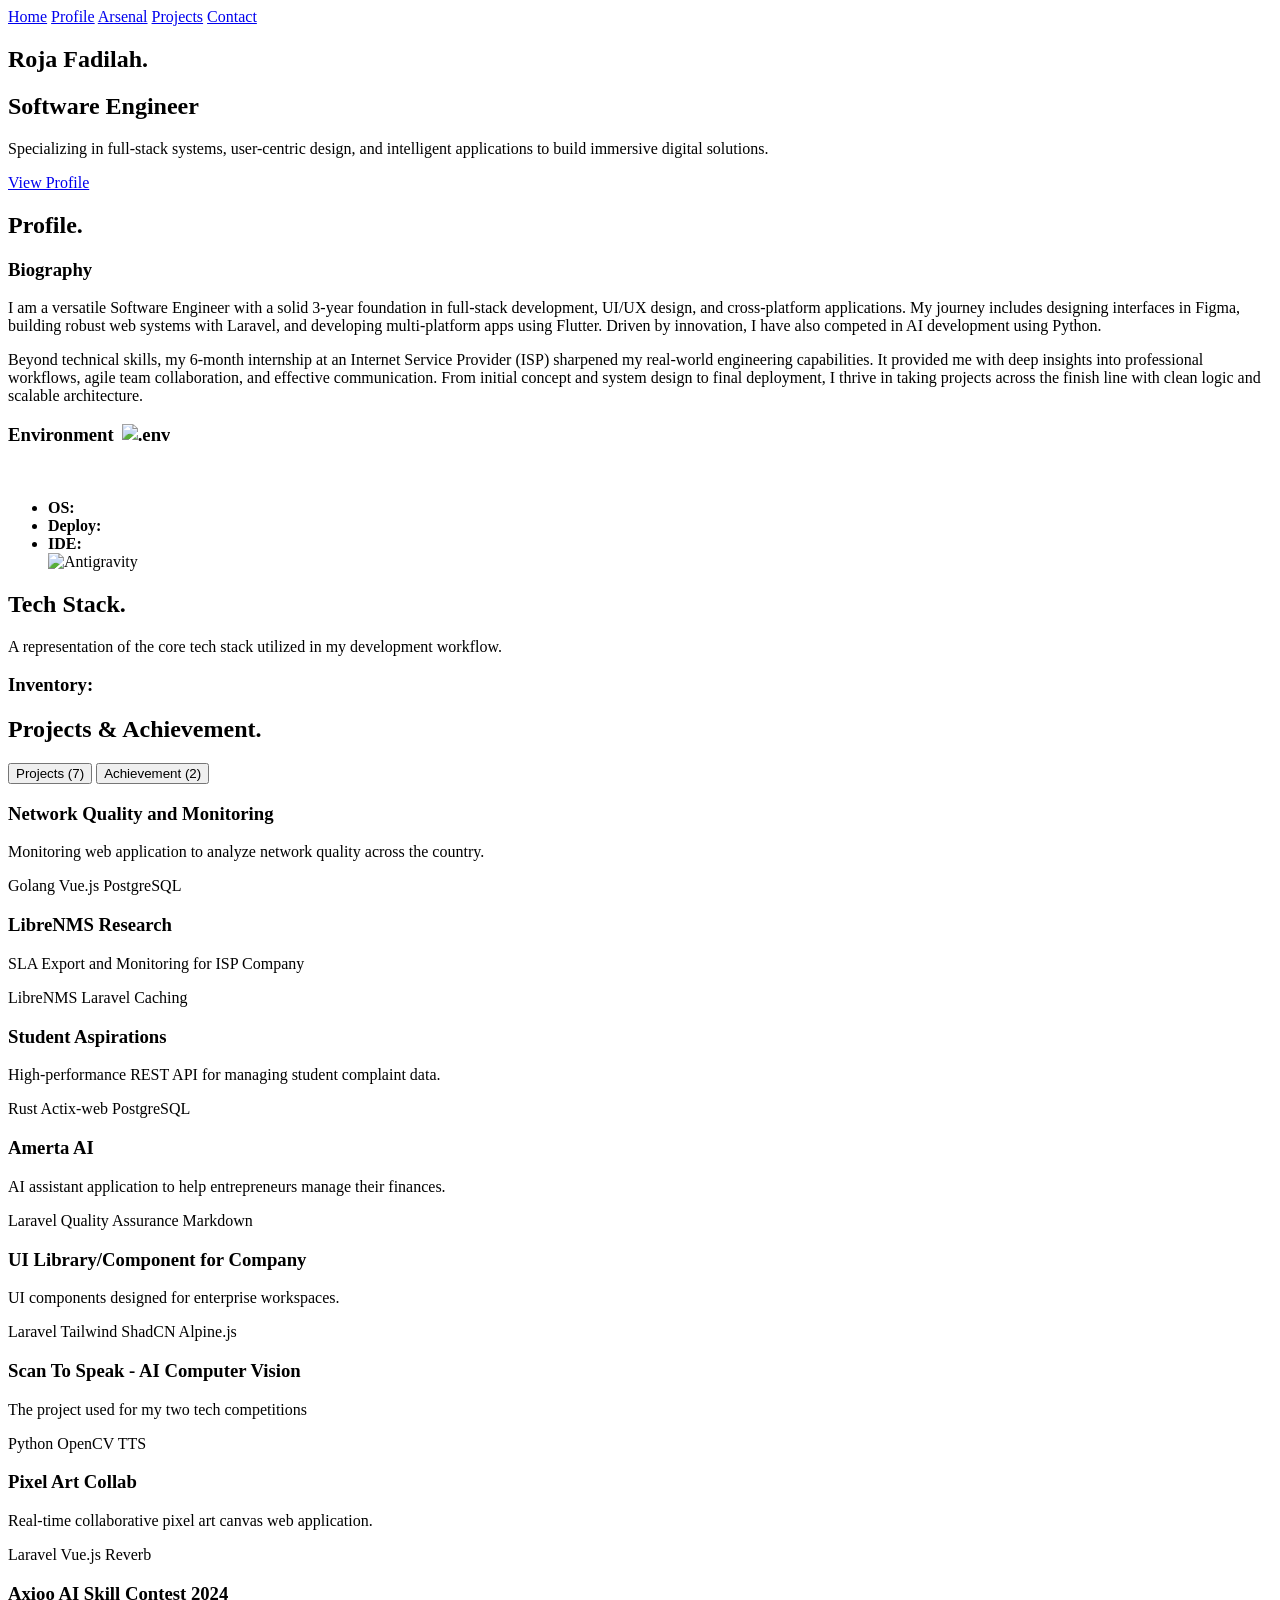
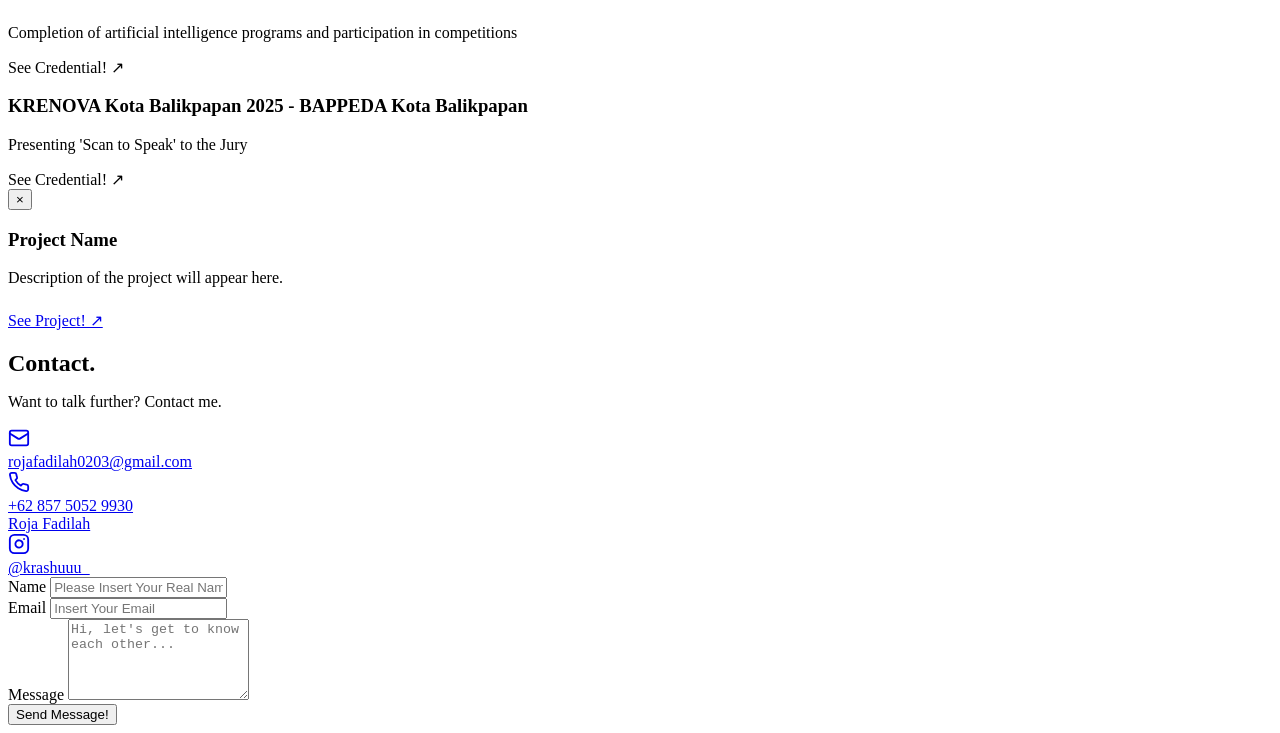
==== index.html @ dc23428b "feat: add main html file" ====
<!doctype html>
<html lang="id">
  <head>
    <meta charset="UTF-8" />
    <meta name="viewport" content="width=device-width, initial-scale=1.0" />
    <title>Roja Fadilah</title>

    <link rel="preconnect" href="https://fonts.googleapis.com" />
    <link rel="preconnect" href="https://fonts.gstatic.com" crossorigin />
    <link
      href="https://fonts.googleapis.com/css2?family=Inter:wght@400;500;600;800;900&display=swap"
      rel="stylesheet"
    />

    <link
      rel="stylesheet"
      href="https://cdn.jsdelivr.net/gh/devicons/devicon@latest/devicon.min.css"
    />

    <link rel="stylesheet" href="css/main.css" />
    <link rel="stylesheet" href="components/templates/spa-layout.css" />
    <link rel="stylesheet" href="css/animations.css" />
  </head>
  <body>
    <header id="top-navbar">
      <nav class="nav-links">
        <a href="#landing" class="nav-link active">Home</a>
        <a href="#profil" class="nav-link">Profile</a>
        <a href="#tech" class="nav-link">Arsenal</a>
        <a href="#experience" class="nav-link">Projects</a>
        <a href="#contact" class="nav-link">Contact</a>
      </nav>
    </header>

    <main id="app-container">
      <section id="landing" class="panel fade-section">
        <div class="content-wrapper text-center">
          <h1 class="hero-title">Roja Fadilah.</h1>
          <h2 class="hero-subtitle">Software Engineer</h2>
          <p class="hero-desc">
            Specializing in full-stack systems, user-centric design, and
            intelligent applications to build immersive digital solutions.
          </p>
          <a href="#profil" class="shadcn-btn">View Profile</a>
        </div>
      </section>

      <section id="profil" class="panel fade-section">
        <div class="content-wrapper">
          <h2 class="section-title">Profile.</h2>
          <div class="bento-grid">
            <div class="bento-card bio-card">
              <h3>Biography</h3>
              <p>
                I am a versatile Software Engineer with a solid 3-year
                foundation in full-stack development, UI/UX design, and
                cross-platform applications. My journey includes designing
                interfaces in Figma, building robust web systems with Laravel,
                and developing multi-platform apps using Flutter. Driven by
                innovation, I have also competed in AI development using Python.
              </p>
              <p>
                Beyond technical skills, my 6-month internship at an Internet
                Service Provider (ISP) sharpened my real-world engineering
                capabilities. It provided me with deep insights into
                professional workflows, agile team collaboration, and effective
                communication. From initial concept and system design to final
                deployment, I thrive in taking projects across the finish line
                with clean logic and scalable architecture.
              </p>
            </div>

            <div class="bento-card stats-card">
              <h3 style="display: flex; align-items: center; gap: 0.5rem">
                Environment
                <img
                  src="https://camo.githubusercontent.com/b729c68bcba968a787f5de0c74152ba7b72088115e482e5c016eb46c4ea7ee38/[base64]"
                  alt=".env"
                  class="custom-env-icon-title"
                />
              </h3>
              <br />
              <ul class="minimal-list-items inline-icons">
                <li>
                  <strong>OS:</strong>
                  <div class="icon-group">
                    <div class="tooltip-container" data-tooltip="Fedora Linux">
                      <i class="devicon-fedora-plain"></i>
                    </div>
                    <div class="tooltip-container" data-tooltip="Windows 11">
                      <i class="devicon-windows8-original"></i>
                    </div>
                  </div>
                </li>
                <li>
                  <strong>Deploy:</strong>
                  <div class="icon-group">
                    <div class="tooltip-container" data-tooltip="GitHub Pages">
                      <i class="devicon-github-original"></i>
                    </div>
                  </div>
                </li>
                <li>
                  <strong>IDE:</strong>
                  <div class="icon-group">
                    <div class="tooltip-container" data-tooltip="VS Code">
                      <i class="devicon-vscode-plain"></i>
                    </div>
                    <div class="tooltip-container" data-tooltip="Antigravity">
                      <img
                        src="https://antigravity.google/assets/image/brand/antigravity-icon__full-color.png"
                        alt="Antigravity"
                        class="custom-tool-icon"
                      />
                    </div>
                  </div>
                </li>
              </ul>
            </div>
          </div>
        </div>
      </section>

      <section id="tech" class="panel fade-section">
        <div class="content-wrapper game-container">
          <h2 class="section-title">Tech Stack.</h2>
          <p class="section-desc">
            A representation of the core tech stack utilized in my development
            workflow.
          </p>

          <div id="shooter-area" class="minimal-border"></div>

          <div id="tech-inventory">
            <h3>Inventory:</h3>
            <ul id="inventory-list" class="minimal-list"></ul>
          </div>
        </div>
      </section>

      <section id="experience" class="panel fade-section">
        <div class="content-wrapper">
          <h2 class="section-title">Projects & Achievement.</h2>

          <div class="shadcn-tabs-container">
            <button class="tab-btn active" data-tab="projects">
              Projects (7)
            </button>
            <button class="tab-btn" data-tab="certs">Achievement (2)</button>
          </div>

          <div id="content-projects" class="tab-content active">
            <div class="marquee-container">
              <div class="marquee-track">
                <!-- 1 -->
                <div
                  class="shadcn-card interactive-card"
                  data-title="Network Quality and Monitoring (NQAM)"
                  data-img="assets/images/nqam.png"
                  data-desc="REST API dengan performa tinggi untuk sistem manajemen aspirasi dan pengaduan siswa, menjamin keamanan data dan kecepatan respon tinggi."
                  data-tech="Go(Go-lang),Vue.js,PostgreSQL"
                  data-link="https://github.com/username/student-api"
                >
                  <h3>Network Quality and Monitoring</h3>
                  <p>
                    Monitoring web application to analyze network quality across
                    the country.
                  </p>
                  <div class="card-footer">
                    <span class="badge">Golang</span>
                    <span class="badge">Vue.js</span>
                    <span class="badge">PostgreSQL</span>
                  </div>
                </div>
                <!-- 2 -->
                <div
                  class="shadcn-card interactive-card"
                  data-title="LibreNMS Research"
                  data-img="assets/images/libre-nms.png"
                  data-desc="A complex enterprise SLA program built using Laravel and the LibreNMS API, designed to enhance helpdesk team efficiency in compiling client-based data, generating reports, and delivering requested outputs. Some features include an NMS (Network Monitoring System) displaying LibreNMS API graph data, device CRUD system, single and batch file exports, and role-based access control."
                  data-tech="LibreNMS,Laravel,Caching"
                  data-link="https://github.com/farrel-codenoob29/librenms_automation_system"
                >
                  <h3>LibreNMS Research</h3>
                  <p>SLA Export and Monitoring for ISP Company</p>
                  <div class="card-footer">
                    <span class="badge">LibreNMS</span>
                    <span class="badge">Laravel</span>
                    <span class="badge">Caching</span>
                  </div>
                </div>
                <!-- 3 -->
                <div
                  class="shadcn-card interactive-card"
                  data-title="Student Aspirations API"
                  data-img="assets/images/student-aspiration.png"
                  data-desc="High-performance REST API for student aspiration and complaint management system, ensuring data security and high response speed."
                  data-tech="Rust,Actix-web,PostgreSQL"
                  data-link="https://github.com/Vyodour/projek_web_ukk"
                >
                  <h3>Student Aspirations</h3>
                  <p>
                    High-performance REST API for managing student complaint
                    data.
                  </p>
                  <div class="card-footer">
                    <span class="badge">Rust</span>
                    <span class="badge">Actix-web</span>
                    <span class="badge">PostgreSQL</span>
                  </div>
                </div>
                <!-- 4 -->
                <div
                  class="shadcn-card interactive-card"
                  data-title="Amerta AI - Financial Management Assistant"
                  data-img="assets/images/amerta-ai.png"
                  data-desc="This is a hackathon competition organized by the Imphnen community. My role was to design the program, document it, and check its quality. The background was a financial problem for entrepreneurs to improve business efficiency, both in terms of calculations and time utilization. The project was worked on by 5(five) members, each with their own role."
                  data-tech="Laravel,Quality Assurance,Markdown"
                  data-link="https://github.com/ThurZ34/Amerta-AI"
                >
                  <h3>Amerta AI</h3>
                  <p>
                    AI assistant application to help entrepreneurs manage their
                    finances.
                  </p>
                  <div class="card-footer">
                    <span class="badge">Laravel</span>
                    <span class="badge">Quality Assurance</span>
                    <span class="badge">Markdown</span>
                  </div>
                </div>
                <!-- 5 -->
                <div
                  class="shadcn-card interactive-card"
                  data-title="UI Library/Component for Company"
                  data-img="assets/images/ui-component.png"
                  data-desc="A collection of flexible, reusable workspace components designed for companies, featuring authentic designs that align with their specific themes or distinctive characteristics."
                  data-tech="Laravel,Tailwind,ShadCN,Alpine.js"
                  data-link="https://github.com/Vyodour/ui_component"
                >
                  <h3>UI Library/Component for Company</h3>
                  <p>UI components designed for enterprise workspaces.</p>
                  <div class="card-footer">
                    <span class="badge">Laravel</span>
                    <span class="badge">Tailwind</span>
                    <span class="badge">ShadCN</span>
                    <span class="badge">Alpine.js</span>
                  </div>
                </div>
                <!-- 6 -->
                <div
                  class="shadcn-card interactive-card"
                  data-title="Scan To Speak - AI Computer Vision"
                  data-img="assets/images/scan-to-speak.png"
                  data-desc="A project about computer vision AI in python tech with some library like OpenCV and TTS (text to speech) in Indonesian and English languages. This project was made in a short time, about three to four days and getting to used for two competitions which is Axioo AI skills and krenova (creation and innovation) in balikpapan city"
                  data-tech="Python,OpenCV,TTS"
                  data-link="https://youtu.be/2-MzkIUHjKk?si=gKCAtEcVCGtcwYjZ"
                >
                  <h3>Scan To Speak - AI Computer Vision</h3>
                  <p>The project used for my two tech competitions</p>
                  <div class="card-footer">
                    <span class="badge">Python</span>
                    <span class="badge">OpenCV</span>
                    <span class="badge">TTS</span>
                  </div>
                </div>
                <!-- 7 -->
                <div
                  class="shadcn-card interactive-card"
                  data-title="Pixel Art Collab"
                  data-img="assets/images/pixel-colab.png"
                  data-desc="A real-time collaborative pixel art canvas web application that allows multiple users to draw on the same canvas simultaneously using Laravel Reverb which is the WebSocket technology in Laravel."
                  data-tech="Laravel,Vue.js,Reverb"
                  data-link="https://github.com/Vyodour/pixel-collaborative-web"
                >
                  <h3>Pixel Art Collab</h3>
                  <p>
                    Real-time collaborative pixel art canvas web application.
                  </p>
                  <div class="card-footer">
                    <span class="badge">Laravel</span>
                    <span class="badge">Vue.js</span>
                    <span class="badge">Reverb</span>
                  </div>
                </div>
              </div>
            </div>
          </div>

          <div id="content-certs" class="tab-content">
            <div class="marquee-container">
              <div class="marquee-track">
                <!-- 1 -->
                <div
                  class="shadcn-card interactive-card"
                  data-title="Axioo AI Skill Contest 2024 Certificate"
                  data-img="assets/images/axioo.png"
                  data-desc="Completion of an artificial intelligence specialization program, which focuses on creating models that can read and scan text and then convert it into speech with the aim of facilitating communication for people with speech disorders."
                  data-tech="Python,PyTorch,Tensorflow"
                  data-link="https://youtu.be/2-MzkIUHjKk?si=gKCAtEcVCGtcwYjZ"
                >
                  <h3>Axioo AI Skill Contest 2024</h3>
                  <p>
                    Completion of artificial intelligence programs and
                    participation in competitions
                  </p>
                  <div class="card-footer">
                    <span class="badge outline">See Credential! ↗</span>
                  </div>
                </div>
                <!-- 2 -->
                <div
                  class="shadcn-card interactive-card"
                  data-title="KRENOVA Kota Balikpapan 2025 - BAPPEDA Kota Balikpapan"
                  data-img=""
                  data-desc="Showcasing a technological innovation by highlighting its strategic benefits, development process, and real-world application."
                  data-tech="Technical Pitching,Executive Presentation"
                  data-link="https://youtu.be/2-MzkIUHjKk?si=gKCAtEcVCGtcwYjZ"
                >
                  <h3>
                    KRENOVA Kota Balikpapan 2025 - BAPPEDA Kota Balikpapan
                  </h3>
                  <p>Presenting 'Scan to Speak' to the Jury</p>
                  <div class="card-footer">
                    <span class="badge outline">See Credential! ↗</span>
                  </div>
                </div>
              </div>
            </div>
          </div>
        </div>
      </section>

      <div id="project-modal" class="shadcn-modal">
        <div class="modal-content">
          <button class="modal-close" id="close-modal">&times;</button>
          <div class="modal-img-wrapper">
            <img
              id="modal-img"
              src=""
              alt="Project Image"
              onerror="this.style.display = 'none'"
            />
          </div>
          <h3 id="modal-title">Project Name</h3>
          <p id="modal-desc">Description of the project will appear here.</p>
          <div
            id="modal-tech"
            class="card-footer"
            style="margin-top: 1rem; margin-bottom: 1.5rem"
          ></div>
          <a
            id="modal-link"
            href="#"
            target="_blank"
            class="shadcn-btn w-full text-center"
            >See Project! ↗</a
          >
        </div>
      </div>

      <section id="contact" class="panel fade-section">
        <div class="content-wrapper">
          <div class="contact-grid">
            <div class="contact-info">
              <h2
                class="section-title"
                style="border: none; padding: 0; margin-bottom: 0.5rem"
              >
                Contact.
              </h2>
              <p class="section-desc">Want to talk further? Contact me.</p>

              <div class="social-links">
                <a href="mailto:rojafadilah0203@gmail.com" class="social-btn">
                  <svg
                    xmlns="http://www.w3.org/2000/svg"
                    width="22"
                    height="22"
                    viewBox="0 0 24 24"
                    fill="none"
                    stroke="currentColor"
                    stroke-width="2"
                    stroke-linecap="round"
                    stroke-linejoin="round"
                  >
                    <rect width="20" height="16" x="2" y="4" rx="2" />
                    <path d="m22 7-8.97 5.7a1.94 1.94 0 0 1-2.06 0L2 7" />
                  </svg>
                  <div class="btn-text">
                    <span class="btn-value">rojafadilah0203@gmail.com</span>
                  </div>
                </a>
                <a href="tel:+6285750529930" class="social-btn">
                  <svg
                    xmlns="http://www.w3.org/2000/svg"
                    width="22"
                    height="22"
                    viewBox="0 0 24 24"
                    fill="none"
                    stroke="currentColor"
                    stroke-width="2"
                    stroke-linecap="round"
                    stroke-linejoin="round"
                  >
                    <path
                      d="M22 16.92v3a2 2 0 0 1-2.18 2 19.79 19.79 0 0 1-8.63-3.07 19.5 19.5 0 0 1-6-6 19.79 19.79 0 0 1-3.07-8.67A2 2 0 0 1 4.11 2h3a2 2 0 0 1 2 1.72 12.84 12.84 0 0 0 .7 2.81 2 2 0 0 1-.45 2.11L8.09 9.91a16 16 0 0 0 6 6l1.27-1.27a2 2 0 0 1 2.11-.45 12.84 12.84 0 0 0 2.81.7A2 2 0 0 1 22 16.92z"
                    />
                  </svg>
                  <div class="btn-text">
                    <span class="btn-value">+62 857 5052 9930</span>
                  </div>
                </a>
                <a
                  href="https://www.linkedin.com/in/roja-fadilah-911977387/"
                  target="_blank"
                  class="social-btn"
                >
                  <i class="devicon-linkedin-plain" style="font-size: 22px"></i>
                  <div class="btn-text">
                    <span class="btn-value">Roja Fadilah</span>
                  </div>
                </a>
                <a
                  href="https://www.instagram.com/krashuuu_/"
                  target="_blank"
                  class="social-btn"
                >
                  <svg
                    xmlns="http://www.w3.org/2000/svg"
                    width="22"
                    height="22"
                    viewBox="0 0 24 24"
                    fill="none"
                    stroke="currentColor"
                    stroke-width="2"
                    stroke-linecap="round"
                    stroke-linejoin="round"
                  >
                    <rect width="20" height="20" x="2" y="2" rx="5" ry="5" />
                    <path d="M16 11.37A4 4 0 1 1 12.63 8 4 4 0 0 1 16 11.37z" />
                    <line x1="17.5" x2="17.51" y1="6.5" y2="6.5" />
                  </svg>
                  <div class="btn-text">
                    <span class="btn-value">@krashuuu_</span>
                  </div>
                </a>
              </div>
            </div>

            <div class="contact-form-container">
              <form
                action="https://formspree.io/f/mrewgedw"
                method="POST"
                class="shadcn-form"
              >
                <div class="form-group">
                  <label for="name">Name</label>
                  <input
                    type="text"
                    id="name"
                    name="name"
                    required
                    placeholder="Please Insert Your Real Name"
                  />
                </div>

                <div class="form-group">
                  <label for="email">Email</label>
                  <input
                    type="email"
                    id="email"
                    name="_replyto"
                    required
                    placeholder="Insert Your Email"
                  />
                </div>

                <div class="form-group">
                  <label for="message">Message</label>
                  <textarea
                    id="message"
                    name="message"
                    rows="5"
                    required
                    placeholder="Hi, let's get to know each other..."
                  ></textarea>
                </div>

                <input type="text" name="_gotcha" style="display: none" />

                <button type="submit" class="shadcn-btn w-full">
                  Send Message!
                </button>
              </form>
            </div>
          </div>
        </div>
      </section>
    </main>

    <script type="module" src="js/main.js" defer></script>
  </body>
</html>
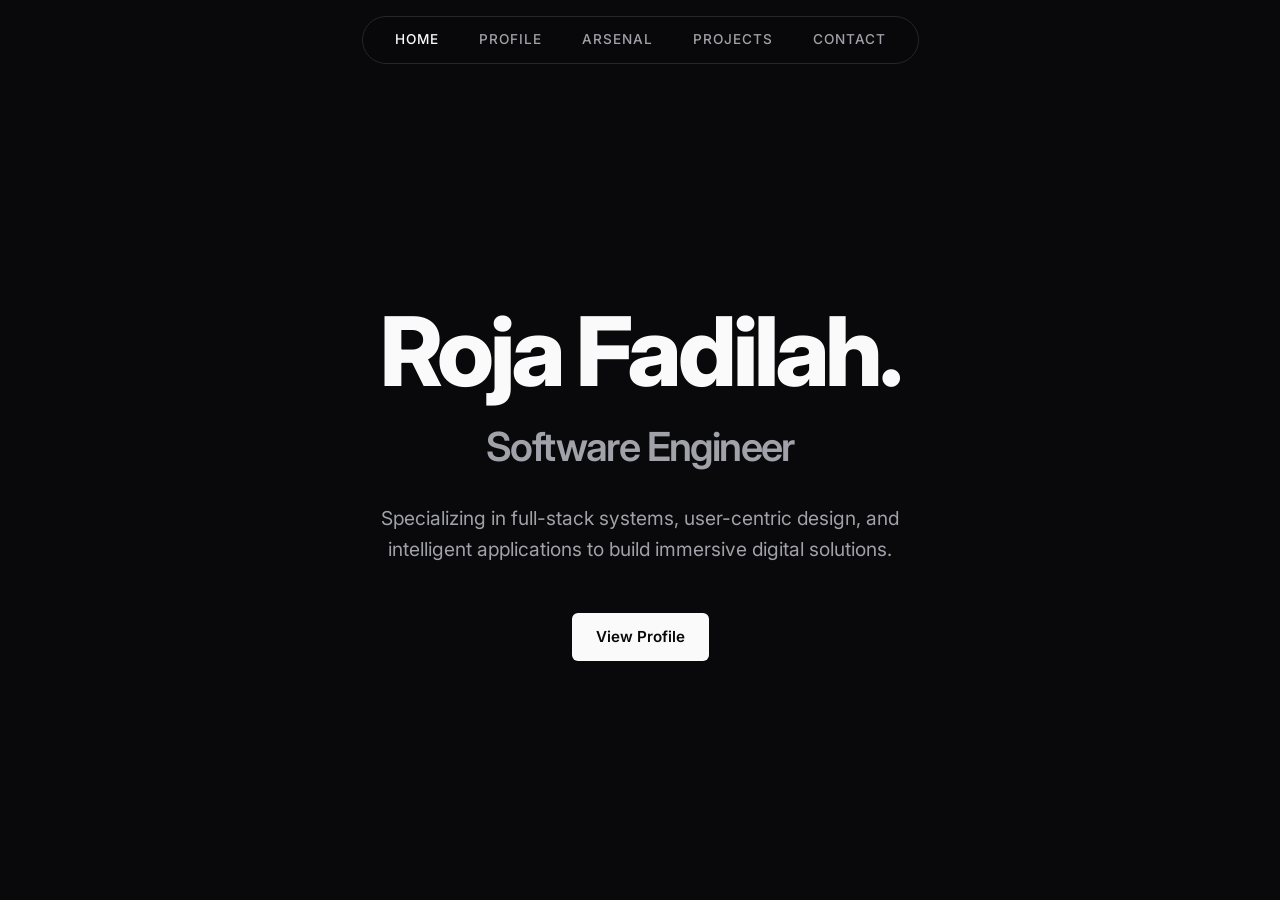
==== commit 55509e3a: "small change for text" ====
--- a/index.html
+++ b/index.html
@@ -61,7 +61,7 @@
               </p>
               <p>
                 Beyond technical skills, my 6-month internship at an Internet
-                Service Provider (ISP) sharpened my real-world engineering
+                Service Provider (ISP) Company sharpened my real-world engineering
                 capabilities. It provided me with deep insights into
                 professional workflows, agile team collaboration, and effective
                 communication. From initial concept and system design to final
--- a/css/main.css
+++ b/css/main.css
@@ -0,0 +1,709 @@
+@import "../components/moleculs/tech-icon/tech-icon.css";
+@import "../components/organisms/tech-shooter/shooter.css";
+
+:root {
+    --background: #09090b;
+    --foreground: #fafafa; 
+    --muted: #a1a1aa;     
+    --border: #27272a;    
+    --primary: #fafafa;
+    --primary-foreground: #09090b;
+}
+
+* {
+    margin: 0;
+    padding: 0;
+    box-sizing: border-box;
+}
+
+body {
+    background-color: var(--background);
+    color: var(--foreground);
+    font-family: 'Inter', sans-serif;
+    line-height: 1.6;
+    overflow-x: hidden;
+}
+
+h1, h2, h3, h4 {
+    font-weight: 800;
+    letter-spacing: -0.04em;
+    color: var(--foreground);
+}
+
+.hero-title {
+    font-size: clamp(3rem, 8vw, 6rem);
+    line-height: 1;
+    margin-bottom: 1rem;
+}
+
+.hero-subtitle {
+    font-size: clamp(1.5rem, 4vw, 2.5rem);
+    color: var(--muted);
+    font-weight: 600;
+    margin-bottom: 1.5rem;
+}
+
+.hero-desc {
+    font-size: 1.2rem;
+    color: var(--muted);
+    max-width: 600px;
+    margin: 0 auto 3rem auto;
+}
+
+.section-title {
+    font-size: clamp(2rem, 5vw, 4rem);
+    margin-bottom: 2rem;
+    padding-bottom: 1rem;
+    border-bottom: 1px solid var(--border);
+}
+
+.section-desc {
+    color: var(--muted);
+    font-size: 1.1rem;
+    margin-bottom: 2rem;
+}
+
+.shadcn-btn {
+    display: inline-flex;
+    align-items: center;
+    justify-content: center;
+    border-radius: 6px;
+    font-size: 0.95rem;
+    font-weight: 600;
+    padding: 0.75rem 1.5rem;
+    background-color: var(--primary);
+    color: var(--primary-foreground);
+    text-decoration: none;
+    border: none;
+    cursor: pointer;
+    transition: opacity 0.2s;
+}
+
+.shadcn-btn:hover {
+    opacity: 0.9;
+}
+
+.shadcn-btn.outline {
+    background-color: transparent;
+    border: 1px solid var(--border);
+    color: var(--foreground);
+}
+
+.shadcn-btn.outline:hover {
+    background-color: rgba(250, 250, 250, 0.1);
+}
+
+.content-wrapper {
+    width: 100%;
+    max-width: 900px;
+    margin: 0 auto;
+}
+
+.text-center { text-align: center; }
+
+.project-grid {
+    display: flex;
+    flex-direction: column;
+    gap: 2rem;
+}
+
+.minimal-project {
+    padding: 1.5rem 0;
+    border-bottom: 1px solid var(--border);
+}
+
+.minimal-project h3 { font-size: 1.5rem; margin-bottom: 0.5rem; }
+.minimal-project p { color: var(--muted); margin-bottom: 1rem; }
+
+.tech-tags { display: flex; gap: 0.5rem; }
+.tech-tags span {
+    font-size: 0.8rem;
+    padding: 0.2rem 0.6rem;
+    background: var(--border);
+    border-radius: 4px;
+    color: var(--foreground);
+}
+
+.minimal-border {
+    border: 1px solid var(--border) !important;
+    background: transparent !important;
+    box-shadow: none !important;
+}
+
+.bento-grid {
+    display: grid;
+    grid-template-columns: repeat(3, 1fr);
+    gap: 1.5rem;
+}
+
+.bento-card {
+    background: transparent;
+    border: 1px solid var(--border);
+    border-radius: 12px;
+    padding: 1.8rem;
+    display: flex;
+    flex-direction: column;
+    transition: background 0.3s ease;
+}
+
+.bento-card:hover {
+    background: rgba(250, 250, 250, 0.02);
+}
+
+.bento-card h3 {
+    font-size: 1.1rem;
+    color: var(--foreground);
+    margin-bottom: 1rem;
+    font-weight: 600;
+}
+
+.bento-card p {
+    color: var(--muted);
+    font-size: 0.95rem;
+    line-height: 1.7;
+    text-align: justify;      
+    text-justify: inter-word; 
+    margin-bottom: 1.2rem;    
+}
+
+.bento-card p:last-child {
+    margin-bottom: 0;
+}
+
+.bio-card {
+    grid-column: span 2;
+}
+
+.stats-card, .focus-card {
+    grid-column: span 1;
+}
+
+.minimal-list-items {
+    list-style: none;
+    padding: 0;
+    margin: 0;
+}
+
+.minimal-list-items li {
+    color: var(--muted);
+    font-size: 0.95rem;
+    margin-bottom: 0.8rem;
+    padding-bottom: 0.8rem;
+    border-bottom: 1px solid var(--border);
+}
+
+.minimal-list-items li:last-child {
+    border-bottom: none;
+    margin-bottom: 0;
+    padding-bottom: 0;
+}
+
+.minimal-list-items strong {
+    color: var(--foreground);
+    display: inline-block;
+    width: 70px;
+}
+
+@media screen and (max-width: 768px) {
+    .bento-grid {
+        grid-template-columns: 1fr;
+    }
+    .bio-card, .stats-card, .focus-card {
+        grid-column: span 1;
+    }
+    .bento-card p {
+        text-align: left;
+    }
+}
+
+.shadcn-tabs-container {
+    display: inline-flex;
+    background: rgba(250, 250, 250, 0.05); 
+    border: 1px solid var(--border);
+    border-radius: 8px;
+    padding: 4px;
+    margin-bottom: 2rem;
+}
+
+.tab-btn {
+    background: transparent;
+    border: none;
+    color: var(--muted);
+    padding: 0.6rem 1.2rem;
+    border-radius: 6px;
+    cursor: pointer;
+    font-family: 'Inter', sans-serif;
+    font-weight: 500;
+    font-size: 0.9rem;
+    transition: all 0.2s ease;
+}
+
+.tab-btn:hover {
+    color: var(--foreground);
+}
+
+.tab-btn.active {
+    background: var(--background);
+    color: var(--foreground);
+    box-shadow: 0 1px 3px rgba(0,0,0,0.5);
+    border: 1px solid var(--border);
+}
+
+.tab-content {
+    display: none;
+    max-height: 500px; 
+    overflow-y: auto;
+    padding-right: 5px;
+}
+
+.tab-content.active {
+    display: block;
+    animation: fadeIn 0.4s ease-out;
+}
+
+.tab-content::-webkit-scrollbar { width: 4px; }
+.tab-content::-webkit-scrollbar-thumb { background: var(--border); border-radius: 4px; }
+
+@keyframes fadeIn {
+    from { opacity: 0; transform: translateY(10px); }
+    to { opacity: 1; transform: translateY(0); }
+}
+
+.shadcn-card {
+    background: transparent;
+    border: 1px solid var(--border);
+    border-radius: 8px;
+    padding: 1.5rem;
+    display: flex;
+    flex-direction: column;
+    transition: border-color 0.2s ease;
+}
+
+.shadcn-card:hover {
+    border-color: var(--muted);
+}
+
+.shadcn-card h3 {
+    font-size: 1.2rem;
+    margin-bottom: 0.5rem;
+}
+
+.shadcn-card p {
+    color: var(--muted);
+    font-size: 0.9rem;
+    margin-bottom: 1.5rem;
+    flex-grow: 1;
+}
+
+.card-footer {
+    display: flex;
+    gap: 0.5rem;
+    flex-wrap: wrap;
+}
+
+.badge {
+    font-size: 0.75rem;
+    padding: 0.2rem 0.6rem;
+    background: var(--border);
+    border-radius: 4px;
+    color: var(--foreground);
+}
+
+.badge.outline {
+    background: transparent;
+    border: 1px solid var(--border);
+}
+
+.contact-grid {
+    display: grid;
+    grid-template-columns: 1fr 1fr;
+    gap: 4rem;
+    align-items: start;
+}
+
+.social-links {
+    display: flex;
+    flex-direction: column;
+    gap: 1rem;
+    margin-top: 2rem;
+}
+
+.social-btn {
+    display: inline-flex;
+    align-items: center;
+    gap: 1rem;
+    padding: 0.8rem 1.2rem;
+    background: transparent;
+    border: 1px solid var(--border);
+    border-radius: 8px;
+    color: var(--foreground);
+    text-decoration: none;
+    font-size: 0.95rem;
+    font-weight: 500;
+    transition: all 0.2s ease;
+    width: fit-content;
+    min-width: 200px;
+}
+
+.social-btn i {
+    font-size: 1.2rem;
+}
+
+.social-btn:hover {
+    background: var(--border);
+    transform: translateX(5px);
+}
+
+.shadcn-form {
+    display: flex;
+    flex-direction: column;
+    gap: 1.5rem;
+    background: transparent;
+}
+
+.form-group {
+    display: flex;
+    flex-direction: column;
+    gap: 0.6rem;
+}
+
+.form-group label {
+    font-size: 0.9rem;
+    font-weight: 500;
+    color: var(--foreground);
+}
+
+.form-group input,
+.form-group textarea {
+    background: transparent;
+    border: 1px solid var(--border);
+    border-radius: 6px;
+    padding: 0.8rem 1rem;
+    color: var(--foreground);
+    font-family: 'Inter', sans-serif;
+    font-size: 0.95rem;
+    transition: border-color 0.2s ease;
+}
+
+.form-group input:focus,
+.form-group textarea:focus {
+    outline: none;
+    border-color: var(--muted);
+}
+
+.form-group input::placeholder,
+.form-group textarea::placeholder {
+    color: var(--border);
+}
+
+.w-full {
+    width: 100%;
+}
+
+@media screen and (max-width: 768px) {
+    .contact-grid {
+        grid-template-columns: 1fr;
+        gap: 3rem;
+    }
+    
+    .social-btn {
+        width: 100%;
+    }
+}
+
+.custom-env-icon-title {
+    width: 1.5rem;
+    height: 1.5rem;
+    object-fit: contain;
+    filter: grayscale(100%) brightness(200%);
+    opacity: 0.9;
+}
+
+.minimal-list-items.inline-icons li {
+    display: flex;
+    align-items: center;
+    gap: 1rem;
+    padding-bottom: 1rem;
+    margin-bottom: 1rem;
+}
+
+.minimal-list-items.inline-icons strong {
+    width: 60px;
+}
+
+.icon-group {
+    display: flex;
+    gap: 1rem;
+    align-items: center;
+}
+
+.tooltip-container {
+    position: relative;
+    display: flex;
+    align-items: center;
+    justify-content: center;
+    cursor: pointer;
+}
+
+.tooltip-container i,
+.tooltip-container svg {
+    font-size: 1.6rem;
+    width: 1.6rem;
+    height: 1.6rem;
+    color: var(--muted);
+    transition: color 0.2s ease, transform 0.2s ease;
+}
+
+.tooltip-container:hover i,
+.tooltip-container:hover svg {
+    color: var(--foreground);
+    transform: scale(1.1) translateY(-2px);
+}
+
+.tooltip-container::after {
+    content: attr(data-tooltip);
+    position: absolute;
+    bottom: -30px;
+    left: 50%;
+    transform: translateX(-50%);
+    background: var(--foreground);
+    color: var(--background);
+    padding: 4px 8px;
+    border-radius: 4px;
+    font-size: 0.75rem;
+    font-weight: 600;
+    white-space: nowrap;
+    opacity: 0;
+    pointer-events: none;
+    transition: opacity 0.2s ease, bottom 0.2s ease;
+    box-shadow: 0 4px 6px rgba(0, 0, 0, 0.2);
+    z-index: 10;
+}
+
+.tooltip-container:hover::after {
+    opacity: 1;
+    bottom: -35px;
+}
+
+.custom-tool-icon {
+    width: 1.6rem;
+    height: 1.6rem;
+    object-fit: contain;
+    filter: grayscale(100%) brightness(150%);
+    opacity: 0.7;
+    transition: opacity 0.2s ease, transform 0.2s ease, filter 0.2s ease;
+}
+
+.tooltip-container:hover .custom-tool-icon {
+    opacity: 1;
+    filter: grayscale(100%) brightness(300%);
+    transform: scale(1.1) translateY(-2px);
+}
+
+.marquee-container {
+    width: 100%;
+    overflow: hidden;
+    padding: 1rem 0;
+    -webkit-mask-image: linear-gradient(to right, transparent, black 15%, black 85%, transparent);
+    mask-image: linear-gradient(to right, transparent, black 15%, black 85%, transparent);
+}
+
+.marquee-track {
+    display: flex;
+    gap: 1.5rem;
+    width: max-content;
+    animation: scrollLeft 30s linear infinite;
+}
+
+.shadcn-card {
+    flex: 0 0 320px; 
+    cursor: pointer;
+    display: flex;
+    flex-direction: column;
+    transition: border-color 0.2s ease, transform 0.3s ease, opacity 0.6s ease;
+}
+
+.interactive-card:hover {
+    border-color: var(--foreground);
+    transform: translateY(-2px);
+    box-shadow: 0 4px 20px rgba(0, 0, 0, 0.4);
+}
+
+@keyframes scrollLeft {
+    0% { transform: translateX(0); }
+    100% { transform: translateX(calc(-50% - 0.75rem)); }
+}
+
+.slide-carousel-track {
+    display: flex;
+    justify-content: center;
+    align-items: center;
+    position: relative;
+    width: 100%;
+    min-height: 250px;
+    animation: none !important;
+}
+
+.slide-carousel-track .shadcn-card {
+    position: absolute;
+    transition: transform 0.6s cubic-bezier(0.4, 0, 0.2, 1), opacity 0.6s ease, box-shadow 0.3s ease;
+    opacity: 0;
+    pointer-events: none;
+    z-index: 1;
+    width: 320px;
+}
+
+.slide-carousel-track .shadcn-card.slide-active {
+    opacity: 1;
+    transform: translateX(0) scale(1);
+    pointer-events: auto;
+    z-index: 3;
+    box-shadow: 0 10px 30px rgba(0, 0, 0, 0.5);
+    border-color: var(--muted);
+}
+
+.slide-carousel-track .shadcn-card.slide-prev {
+    opacity: 0.3;
+    transform: translateX(-105%) scale(0.85);
+    pointer-events: none;
+    z-index: 2;
+}
+
+.slide-carousel-track .shadcn-card.slide-next {
+    opacity: 0.3;
+    transform: translateX(105%) scale(0.85);
+    pointer-events: none;
+    z-index: 2;
+}
+
+@media screen and (max-width: 768px) {
+    .slide-carousel-track .shadcn-card {
+        width: 280px;
+    }
+    .slide-carousel-track .shadcn-card.slide-prev {
+        transform: translateX(-80%) scale(0.8); 
+    }
+    .slide-carousel-track .shadcn-card.slide-next {
+        transform: translateX(80%) scale(0.8);
+    }
+}
+
+@media screen and (max-width: 768px) {
+    #top-navbar { 
+        display: none; 
+    }
+    
+    .marquee-container {
+        -webkit-mask-image: linear-gradient(to right, transparent, black 8%, black 92%, transparent);
+        mask-image: linear-gradient(to right, transparent, black 8%, black 92%, transparent);
+    }
+    .shadcn-card {
+        flex: 0 0 280px; 
+    }
+    
+    .contact-grid {
+        grid-template-columns: 1fr;
+        gap: 3rem;
+    }
+    .social-btn {
+        width: 100%;
+    }
+    
+    .slide-carousel-track .shadcn-card {
+        width: 280px;
+    }
+    .slide-carousel-track .shadcn-card.slide-prev {
+        transform: translateX(-80%) scale(0.8); 
+    }
+    .slide-carousel-track .shadcn-card.slide-next {
+        transform: translateX(80%) scale(0.8);
+    }
+}
+
+@keyframes scrollLeft {
+    0% { transform: translateX(0); }
+    100% { transform: translateX(calc(-50% - 0.75rem)); }
+}
+
+.shadcn-modal {
+    position: fixed;
+    top: 0; left: 0;
+    width: 100vw; height: 100vh;
+    background: rgba(0, 0, 0, 0.8);
+    backdrop-filter: blur(8px);
+    z-index: 2000;
+    display: flex;
+    align-items: center;
+    justify-content: center;
+    opacity: 0;
+    pointer-events: none;
+    transition: opacity 0.3s ease;
+}
+
+.shadcn-modal.active {
+    opacity: 1;
+    pointer-events: auto;
+}
+
+.shadcn-modal .modal-content {
+    background: var(--background);
+    border: 1px solid var(--border);
+    border-radius: 12px;
+    padding: 2rem;
+    width: 90%;
+    max-width: 500px;
+    position: relative;
+    transform: scale(0.95);
+    transition: transform 0.3s ease;
+    box-shadow: 0 20px 40px rgba(0, 0, 0, 0.5);
+}
+
+.shadcn-modal.active .modal-content {
+    transform: scale(1);
+}
+
+.modal-close {
+    position: absolute;
+    top: 15px;
+    right: 15px;
+    background: transparent;
+    border: none;
+    color: var(--muted);
+    font-size: 1.8rem;
+    cursor: pointer;
+    line-height: 1;
+    transition: color 0.2s;
+}
+
+.modal-close:hover {
+    color: #ef4444;
+}
+
+.modal-img-wrapper {
+    width: 100%;
+    max-height: 250px;
+    border-radius: 8px;
+    overflow: hidden;
+    margin-bottom: 1.5rem;
+    background: var(--border);
+    display: flex;
+    align-items: center;
+    justify-content: center;
+}
+
+.modal-img-wrapper img {
+    width: 100%;
+    height: 100%;
+    object-fit: cover;
+}
+
+.shadcn-modal h3 {
+    font-size: 1.5rem;
+    margin-bottom: 0.8rem;
+}
+
+.shadcn-modal p {
+    color: var(--muted);
+    font-size: 0.95rem;
+    line-height: 1.6;
+}
--- a/components/templates/spa-layout.css
+++ b/components/templates/spa-layout.css
@@ -0,0 +1,78 @@
+
+#top-navbar {
+    position: fixed;
+    top: 0;
+    left: 0;
+    width: 100%;
+    height: 80px;
+    background: transparent;
+    display: flex;
+    justify-content: center;
+    align-items: center;
+    padding: 0 5%;
+    z-index: 1000;
+}
+
+.nav-links {
+    display: flex;
+    gap: 2.5rem;
+    background: rgba(9, 9, 11, 0.5);
+    backdrop-filter: blur(12px);
+    padding: 0.75rem 2rem;
+    border-radius: 50px;
+    border: 1px solid var(--border);
+}
+
+.nav-link {
+    color: var(--muted);
+    text-decoration: none;
+    font-size: 0.85rem;
+    font-weight: 500;
+    text-transform: uppercase;
+    letter-spacing: 1px;
+    transition: color 0.3s;
+}
+
+.nav-link:hover, .nav-link.active {
+    color: var(--foreground);
+}
+
+html, body {
+    height: 100%;
+    margin: 0;
+}
+
+#app-container {
+    height: 100vh;
+    overflow-y: scroll;
+    scroll-snap-type: y mandatory;
+    scroll-behavior: smooth;
+    scrollbar-width: none;
+}
+#app-container::-webkit-scrollbar { display: none; }
+
+.panel {
+    min-height: 100vh;
+    width: 100%;
+    display: flex;
+    flex-direction: column;
+    justify-content: center;
+    padding: 6rem 2rem 2rem 2rem;
+    scroll-snap-align: start;
+    scroll-snap-stop: always;
+}
+
+.mobile-menu-btn { display: none; }
+
+@media screen and (max-width: 768px) {
+    #top-navbar { justify-content: flex-end; }
+    .nav-links { display: none; }
+    .mobile-menu-btn {
+        display: block;
+        background: none;
+        border: none;
+        color: var(--foreground);
+        font-size: 1.5rem;
+        cursor: pointer;
+    }
+}
--- a/css/animations.css
+++ b/css/animations.css
@@ -0,0 +1,11 @@
+.fade-section .content-wrapper {
+    opacity: 0;
+    transform: translateY(40px);
+    transition: opacity 0.8s ease-out, transform 0.8s ease-out;
+    transition-delay: 0.2s; 
+}
+
+.fade-section.is-visible .content-wrapper {
+    opacity: 1;
+    transform: translateY(0);
+}
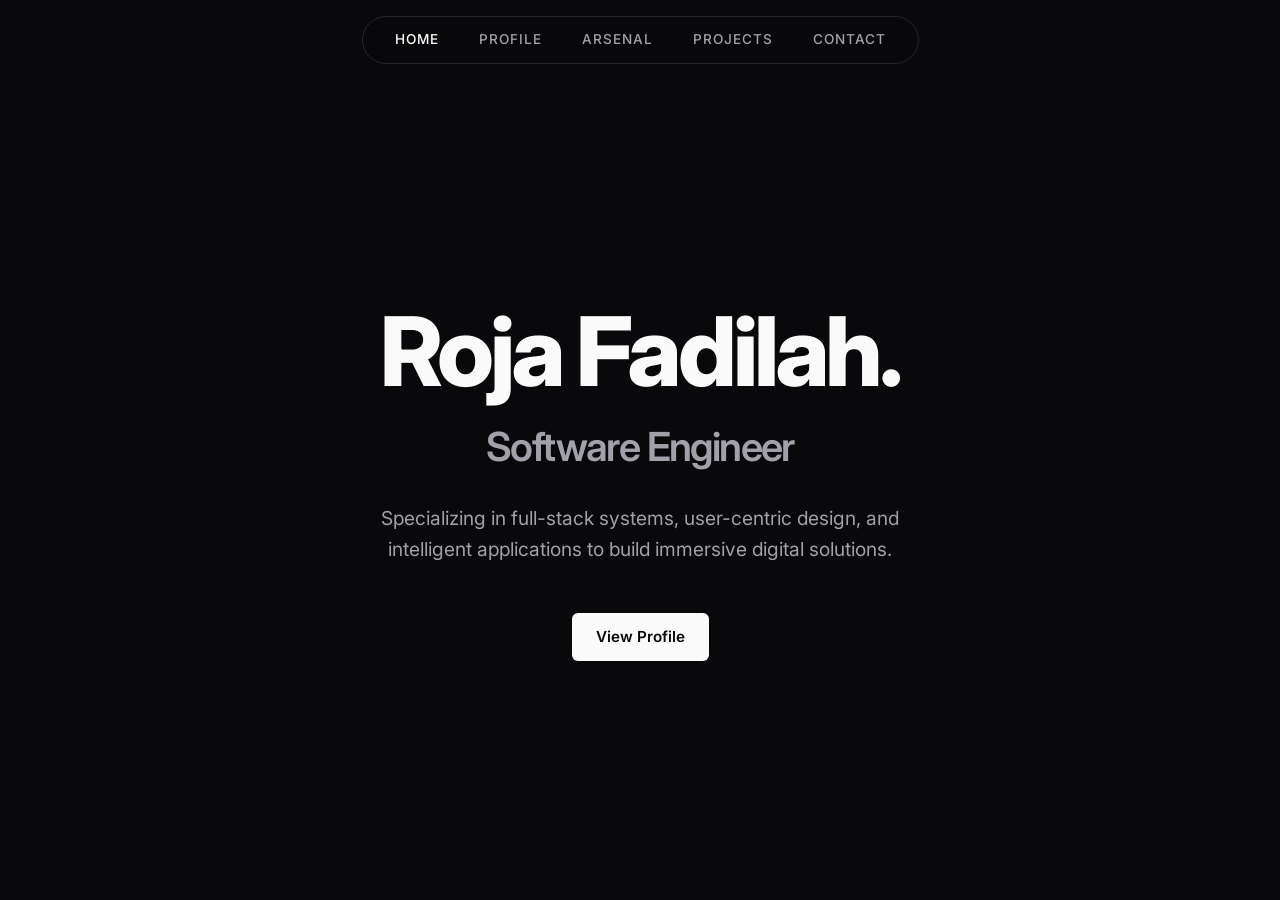
==== commit 42f1b936: "Update contest title to include 'Participant'" ====
--- a/index.html
+++ b/index.html
@@ -299,7 +299,7 @@
                   data-tech="Python,PyTorch,Tensorflow"
                   data-link="https://youtu.be/2-MzkIUHjKk?si=gKCAtEcVCGtcwYjZ"
                 >
-                  <h3>Axioo AI Skill Contest 2024</h3>
+                  <h3>Axioo AI Skill Contest 2024 - Participant</h3>
                   <p>
                     Completion of artificial intelligence programs and
                     participation in competitions
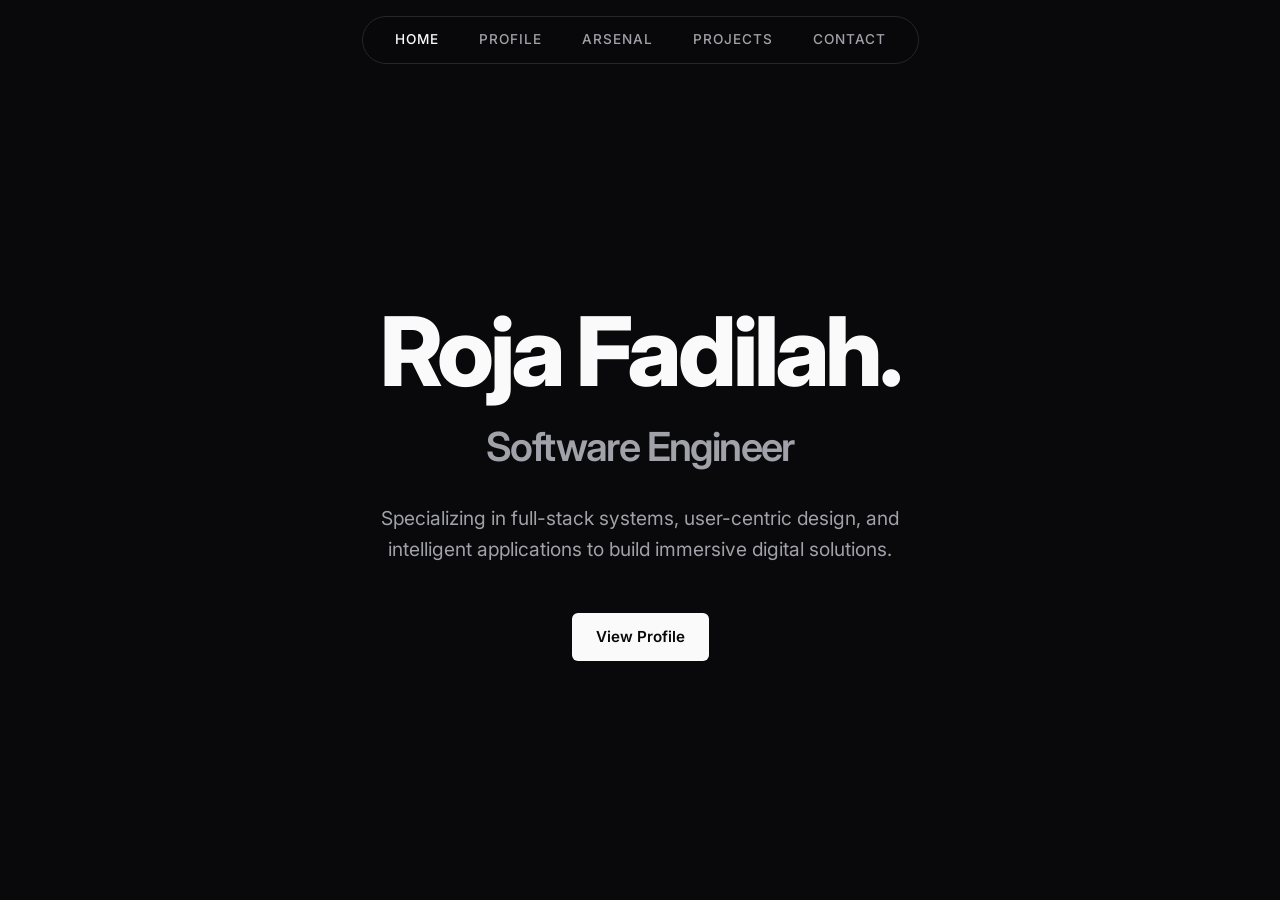
==== commit b36138d8: "feat: add web icon and change the contact empty form error style, now it has blinking white style" ====
--- a/index.html
+++ b/index.html
@@ -4,6 +4,7 @@
     <meta charset="UTF-8" />
     <meta name="viewport" content="width=device-width, initial-scale=1.0" />
     <title>Roja Fadilah</title>
+    <link rel="icon" type="image/png" href="assets/images/web-icon.png" />
 
     <link rel="preconnect" href="https://fonts.googleapis.com" />
     <link rel="preconnect" href="https://fonts.gstatic.com" crossorigin />
@@ -61,8 +62,8 @@
               </p>
               <p>
                 Beyond technical skills, my 6-month internship at an Internet
-                Service Provider (ISP) Company sharpened my real-world engineering
-                capabilities. It provided me with deep insights into
+                Service Provider (ISP) Company sharpened my real-world
+                engineering capabilities. It provided me with deep insights into
                 professional workflows, agile team collaboration, and effective
                 communication. From initial concept and system design to final
                 deployment, I thrive in taking projects across the finish line
@@ -453,43 +454,44 @@
                 action="https://formspree.io/f/mrewgedw"
                 method="POST"
                 class="shadcn-form"
+                novalidate
               >
                 <div class="form-group">
-                  <label for="name">Name</label>
+                  <label for="name_field">Name</label>
                   <input
                     type="text"
-                    id="name"
-                    name="name"
-                    required
+                    id="name_field"
+                    name="sender_name"
                     placeholder="Please Insert Your Real Name"
+                    autocomplete="off"
                   />
                 </div>
 
                 <div class="form-group">
-                  <label for="email">Email</label>
+                  <label for="email_field">Email</label>
                   <input
-                    type="email"
-                    id="email"
-                    name="_replyto"
-                    required
+                    type="text"
+                    id="email_field"
                     placeholder="Insert Your Email"
+                    autocomplete="off"
                   />
+                  <input type="hidden" name="_replyto" id="real_replyto" />
                 </div>
 
                 <div class="form-group">
-                  <label for="message">Message</label>
+                  <label for="message_field">Message</label>
                   <textarea
-                    id="message"
+                    id="message_field"
                     name="message"
                     rows="5"
-                    required
                     placeholder="Hi, let's get to know each other..."
+                    autocomplete="off"
                   ></textarea>
                 </div>
 
                 <input type="text" name="_gotcha" style="display: none" />
 
-                <button type="submit" class="shadcn-btn w-full">
+                <button type="button" id="send-btn" class="shadcn-btn w-full">
                   Send Message!
                 </button>
               </form>
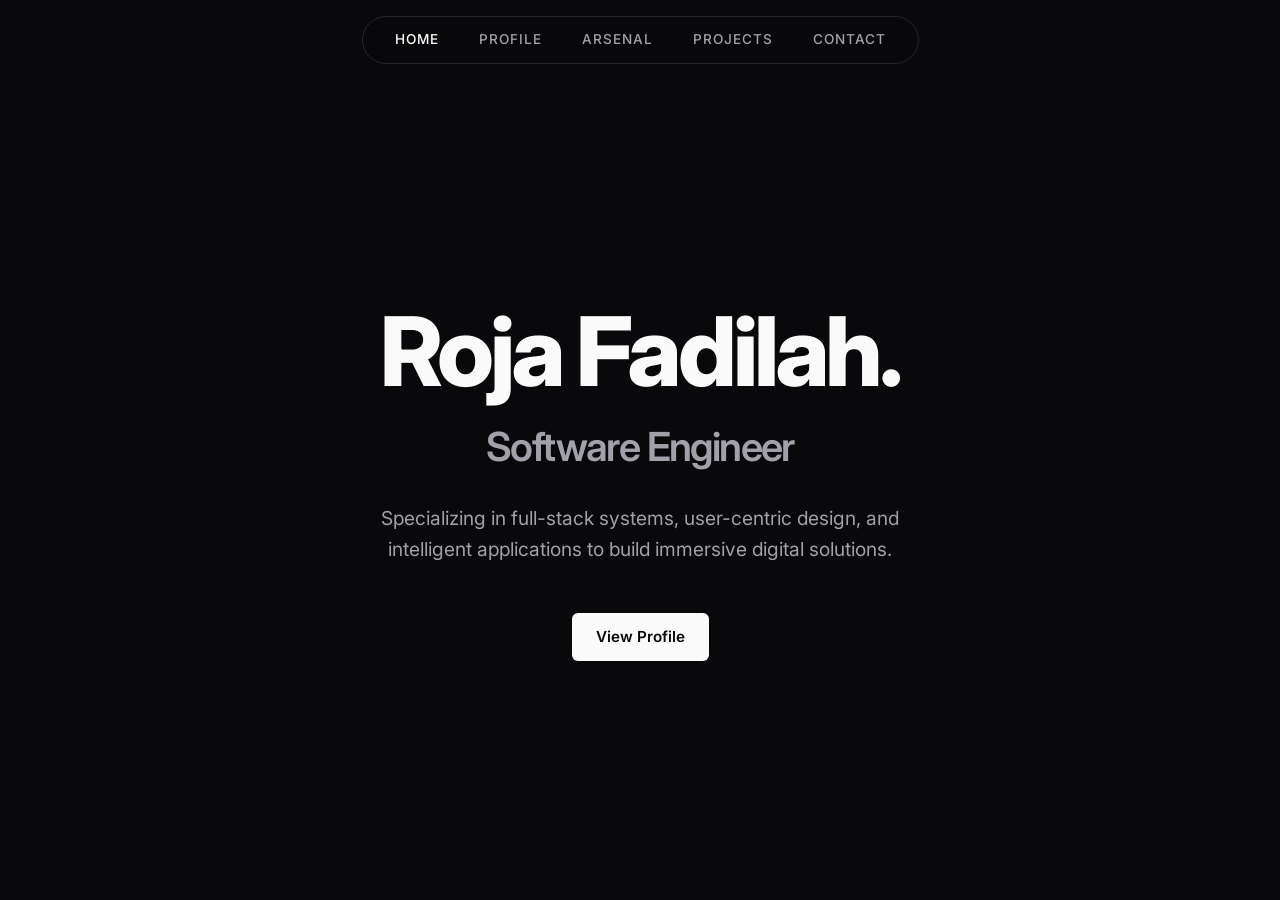
==== commit eb1a0c59: "Update Instagram link and username in index.html" ====
--- a/index.html
+++ b/index.html
@@ -423,7 +423,7 @@
                   </div>
                 </a>
                 <a
-                  href="https://www.instagram.com/krashuuu_/"
+                  href="https://www.instagram.com/_jaaroooo/"
                   target="_blank"
                   class="social-btn"
                 >
@@ -443,7 +443,7 @@
                     <line x1="17.5" x2="17.51" y1="6.5" y2="6.5" />
                   </svg>
                   <div class="btn-text">
-                    <span class="btn-value">@krashuuu_</span>
+                    <span class="btn-value">@_jaaroooo</span>
                   </div>
                 </a>
               </div>
--- a/css/main.css
+++ b/css/main.css
@@ -1,709 +1,14 @@
 @import "../components/moleculs/tech-icon/tech-icon.css";
 @import "../components/organisms/tech-shooter/shooter.css";
+@import "../components/organisms/navigation/navbar.css";
+@import "../components/organisms/project-modal/modal.css";
 
-:root {
-    --background: #09090b;
-    --foreground: #fafafa; 
-    --muted: #a1a1aa;     
-    --border: #27272a;    
-    --primary: #fafafa;
-    --primary-foreground: #09090b;
-}
+@import "base/reset.css";
+@import "base/utilities.css";
+@import "components/buttons.css";
 
-* {
-    margin: 0;
-    padding: 0;
-    box-sizing: border-box;
-}
-
-body {
-    background-color: var(--background);
-    color: var(--foreground);
-    font-family: 'Inter', sans-serif;
-    line-height: 1.6;
-    overflow-x: hidden;
-}
-
-h1, h2, h3, h4 {
-    font-weight: 800;
-    letter-spacing: -0.04em;
-    color: var(--foreground);
-}
-
-.hero-title {
-    font-size: clamp(3rem, 8vw, 6rem);
-    line-height: 1;
-    margin-bottom: 1rem;
-}
-
-.hero-subtitle {
-    font-size: clamp(1.5rem, 4vw, 2.5rem);
-    color: var(--muted);
-    font-weight: 600;
-    margin-bottom: 1.5rem;
-}
-
-.hero-desc {
-    font-size: 1.2rem;
-    color: var(--muted);
-    max-width: 600px;
-    margin: 0 auto 3rem auto;
-}
-
-.section-title {
-    font-size: clamp(2rem, 5vw, 4rem);
-    margin-bottom: 2rem;
-    padding-bottom: 1rem;
-    border-bottom: 1px solid var(--border);
-}
-
-.section-desc {
-    color: var(--muted);
-    font-size: 1.1rem;
-    margin-bottom: 2rem;
-}
-
-.shadcn-btn {
-    display: inline-flex;
-    align-items: center;
-    justify-content: center;
-    border-radius: 6px;
-    font-size: 0.95rem;
-    font-weight: 600;
-    padding: 0.75rem 1.5rem;
-    background-color: var(--primary);
-    color: var(--primary-foreground);
-    text-decoration: none;
-    border: none;
-    cursor: pointer;
-    transition: opacity 0.2s;
-}
-
-.shadcn-btn:hover {
-    opacity: 0.9;
-}
-
-.shadcn-btn.outline {
-    background-color: transparent;
-    border: 1px solid var(--border);
-    color: var(--foreground);
-}
-
-.shadcn-btn.outline:hover {
-    background-color: rgba(250, 250, 250, 0.1);
-}
-
-.content-wrapper {
-    width: 100%;
-    max-width: 900px;
-    margin: 0 auto;
-}
-
-.text-center { text-align: center; }
-
-.project-grid {
-    display: flex;
-    flex-direction: column;
-    gap: 2rem;
-}
-
-.minimal-project {
-    padding: 1.5rem 0;
-    border-bottom: 1px solid var(--border);
-}
-
-.minimal-project h3 { font-size: 1.5rem; margin-bottom: 0.5rem; }
-.minimal-project p { color: var(--muted); margin-bottom: 1rem; }
-
-.tech-tags { display: flex; gap: 0.5rem; }
-.tech-tags span {
-    font-size: 0.8rem;
-    padding: 0.2rem 0.6rem;
-    background: var(--border);
-    border-radius: 4px;
-    color: var(--foreground);
-}
-
-.minimal-border {
-    border: 1px solid var(--border) !important;
-    background: transparent !important;
-    box-shadow: none !important;
-}
-
-.bento-grid {
-    display: grid;
-    grid-template-columns: repeat(3, 1fr);
-    gap: 1.5rem;
-}
-
-.bento-card {
-    background: transparent;
-    border: 1px solid var(--border);
-    border-radius: 12px;
-    padding: 1.8rem;
-    display: flex;
-    flex-direction: column;
-    transition: background 0.3s ease;
-}
-
-.bento-card:hover {
-    background: rgba(250, 250, 250, 0.02);
-}
-
-.bento-card h3 {
-    font-size: 1.1rem;
-    color: var(--foreground);
-    margin-bottom: 1rem;
-    font-weight: 600;
-}
-
-.bento-card p {
-    color: var(--muted);
-    font-size: 0.95rem;
-    line-height: 1.7;
-    text-align: justify;      
-    text-justify: inter-word; 
-    margin-bottom: 1.2rem;    
-}
-
-.bento-card p:last-child {
-    margin-bottom: 0;
-}
-
-.bio-card {
-    grid-column: span 2;
-}
-
-.stats-card, .focus-card {
-    grid-column: span 1;
-}
-
-.minimal-list-items {
-    list-style: none;
-    padding: 0;
-    margin: 0;
-}
-
-.minimal-list-items li {
-    color: var(--muted);
-    font-size: 0.95rem;
-    margin-bottom: 0.8rem;
-    padding-bottom: 0.8rem;
-    border-bottom: 1px solid var(--border);
-}
-
-.minimal-list-items li:last-child {
-    border-bottom: none;
-    margin-bottom: 0;
-    padding-bottom: 0;
-}
-
-.minimal-list-items strong {
-    color: var(--foreground);
-    display: inline-block;
-    width: 70px;
-}
-
-@media screen and (max-width: 768px) {
-    .bento-grid {
-        grid-template-columns: 1fr;
-    }
-    .bio-card, .stats-card, .focus-card {
-        grid-column: span 1;
-    }
-    .bento-card p {
-        text-align: left;
-    }
-}
-
-.shadcn-tabs-container {
-    display: inline-flex;
-    background: rgba(250, 250, 250, 0.05); 
-    border: 1px solid var(--border);
-    border-radius: 8px;
-    padding: 4px;
-    margin-bottom: 2rem;
-}
-
-.tab-btn {
-    background: transparent;
-    border: none;
-    color: var(--muted);
-    padding: 0.6rem 1.2rem;
-    border-radius: 6px;
-    cursor: pointer;
-    font-family: 'Inter', sans-serif;
-    font-weight: 500;
-    font-size: 0.9rem;
-    transition: all 0.2s ease;
-}
-
-.tab-btn:hover {
-    color: var(--foreground);
-}
-
-.tab-btn.active {
-    background: var(--background);
-    color: var(--foreground);
-    box-shadow: 0 1px 3px rgba(0,0,0,0.5);
-    border: 1px solid var(--border);
-}
-
-.tab-content {
-    display: none;
-    max-height: 500px; 
-    overflow-y: auto;
-    padding-right: 5px;
-}
-
-.tab-content.active {
-    display: block;
-    animation: fadeIn 0.4s ease-out;
-}
-
-.tab-content::-webkit-scrollbar { width: 4px; }
-.tab-content::-webkit-scrollbar-thumb { background: var(--border); border-radius: 4px; }
-
-@keyframes fadeIn {
-    from { opacity: 0; transform: translateY(10px); }
-    to { opacity: 1; transform: translateY(0); }
-}
-
-.shadcn-card {
-    background: transparent;
-    border: 1px solid var(--border);
-    border-radius: 8px;
-    padding: 1.5rem;
-    display: flex;
-    flex-direction: column;
-    transition: border-color 0.2s ease;
-}
-
-.shadcn-card:hover {
-    border-color: var(--muted);
-}
-
-.shadcn-card h3 {
-    font-size: 1.2rem;
-    margin-bottom: 0.5rem;
-}
-
-.shadcn-card p {
-    color: var(--muted);
-    font-size: 0.9rem;
-    margin-bottom: 1.5rem;
-    flex-grow: 1;
-}
-
-.card-footer {
-    display: flex;
-    gap: 0.5rem;
-    flex-wrap: wrap;
-}
-
-.badge {
-    font-size: 0.75rem;
-    padding: 0.2rem 0.6rem;
-    background: var(--border);
-    border-radius: 4px;
-    color: var(--foreground);
-}
-
-.badge.outline {
-    background: transparent;
-    border: 1px solid var(--border);
-}
-
-.contact-grid {
-    display: grid;
-    grid-template-columns: 1fr 1fr;
-    gap: 4rem;
-    align-items: start;
-}
-
-.social-links {
-    display: flex;
-    flex-direction: column;
-    gap: 1rem;
-    margin-top: 2rem;
-}
-
-.social-btn {
-    display: inline-flex;
-    align-items: center;
-    gap: 1rem;
-    padding: 0.8rem 1.2rem;
-    background: transparent;
-    border: 1px solid var(--border);
-    border-radius: 8px;
-    color: var(--foreground);
-    text-decoration: none;
-    font-size: 0.95rem;
-    font-weight: 500;
-    transition: all 0.2s ease;
-    width: fit-content;
-    min-width: 200px;
-}
-
-.social-btn i {
-    font-size: 1.2rem;
-}
-
-.social-btn:hover {
-    background: var(--border);
-    transform: translateX(5px);
-}
-
-.shadcn-form {
-    display: flex;
-    flex-direction: column;
-    gap: 1.5rem;
-    background: transparent;
-}
-
-.form-group {
-    display: flex;
-    flex-direction: column;
-    gap: 0.6rem;
-}
-
-.form-group label {
-    font-size: 0.9rem;
-    font-weight: 500;
-    color: var(--foreground);
-}
-
-.form-group input,
-.form-group textarea {
-    background: transparent;
-    border: 1px solid var(--border);
-    border-radius: 6px;
-    padding: 0.8rem 1rem;
-    color: var(--foreground);
-    font-family: 'Inter', sans-serif;
-    font-size: 0.95rem;
-    transition: border-color 0.2s ease;
-}
-
-.form-group input:focus,
-.form-group textarea:focus {
-    outline: none;
-    border-color: var(--muted);
-}
-
-.form-group input::placeholder,
-.form-group textarea::placeholder {
-    color: var(--border);
-}
-
-.w-full {
-    width: 100%;
-}
-
-@media screen and (max-width: 768px) {
-    .contact-grid {
-        grid-template-columns: 1fr;
-        gap: 3rem;
-    }
-    
-    .social-btn {
-        width: 100%;
-    }
-}
-
-.custom-env-icon-title {
-    width: 1.5rem;
-    height: 1.5rem;
-    object-fit: contain;
-    filter: grayscale(100%) brightness(200%);
-    opacity: 0.9;
-}
-
-.minimal-list-items.inline-icons li {
-    display: flex;
-    align-items: center;
-    gap: 1rem;
-    padding-bottom: 1rem;
-    margin-bottom: 1rem;
-}
-
-.minimal-list-items.inline-icons strong {
-    width: 60px;
-}
-
-.icon-group {
-    display: flex;
-    gap: 1rem;
-    align-items: center;
-}
-
-.tooltip-container {
-    position: relative;
-    display: flex;
-    align-items: center;
-    justify-content: center;
-    cursor: pointer;
-}
-
-.tooltip-container i,
-.tooltip-container svg {
-    font-size: 1.6rem;
-    width: 1.6rem;
-    height: 1.6rem;
-    color: var(--muted);
-    transition: color 0.2s ease, transform 0.2s ease;
-}
-
-.tooltip-container:hover i,
-.tooltip-container:hover svg {
-    color: var(--foreground);
-    transform: scale(1.1) translateY(-2px);
-}
-
-.tooltip-container::after {
-    content: attr(data-tooltip);
-    position: absolute;
-    bottom: -30px;
-    left: 50%;
-    transform: translateX(-50%);
-    background: var(--foreground);
-    color: var(--background);
-    padding: 4px 8px;
-    border-radius: 4px;
-    font-size: 0.75rem;
-    font-weight: 600;
-    white-space: nowrap;
-    opacity: 0;
-    pointer-events: none;
-    transition: opacity 0.2s ease, bottom 0.2s ease;
-    box-shadow: 0 4px 6px rgba(0, 0, 0, 0.2);
-    z-index: 10;
-}
-
-.tooltip-container:hover::after {
-    opacity: 1;
-    bottom: -35px;
-}
-
-.custom-tool-icon {
-    width: 1.6rem;
-    height: 1.6rem;
-    object-fit: contain;
-    filter: grayscale(100%) brightness(150%);
-    opacity: 0.7;
-    transition: opacity 0.2s ease, transform 0.2s ease, filter 0.2s ease;
-}
-
-.tooltip-container:hover .custom-tool-icon {
-    opacity: 1;
-    filter: grayscale(100%) brightness(300%);
-    transform: scale(1.1) translateY(-2px);
-}
-
-.marquee-container {
-    width: 100%;
-    overflow: hidden;
-    padding: 1rem 0;
-    -webkit-mask-image: linear-gradient(to right, transparent, black 15%, black 85%, transparent);
-    mask-image: linear-gradient(to right, transparent, black 15%, black 85%, transparent);
-}
-
-.marquee-track {
-    display: flex;
-    gap: 1.5rem;
-    width: max-content;
-    animation: scrollLeft 30s linear infinite;
-}
-
-.shadcn-card {
-    flex: 0 0 320px; 
-    cursor: pointer;
-    display: flex;
-    flex-direction: column;
-    transition: border-color 0.2s ease, transform 0.3s ease, opacity 0.6s ease;
-}
-
-.interactive-card:hover {
-    border-color: var(--foreground);
-    transform: translateY(-2px);
-    box-shadow: 0 4px 20px rgba(0, 0, 0, 0.4);
-}
-
-@keyframes scrollLeft {
-    0% { transform: translateX(0); }
-    100% { transform: translateX(calc(-50% - 0.75rem)); }
-}
-
-.slide-carousel-track {
-    display: flex;
-    justify-content: center;
-    align-items: center;
-    position: relative;
-    width: 100%;
-    min-height: 250px;
-    animation: none !important;
-}
-
-.slide-carousel-track .shadcn-card {
-    position: absolute;
-    transition: transform 0.6s cubic-bezier(0.4, 0, 0.2, 1), opacity 0.6s ease, box-shadow 0.3s ease;
-    opacity: 0;
-    pointer-events: none;
-    z-index: 1;
-    width: 320px;
-}
-
-.slide-carousel-track .shadcn-card.slide-active {
-    opacity: 1;
-    transform: translateX(0) scale(1);
-    pointer-events: auto;
-    z-index: 3;
-    box-shadow: 0 10px 30px rgba(0, 0, 0, 0.5);
-    border-color: var(--muted);
-}
-
-.slide-carousel-track .shadcn-card.slide-prev {
-    opacity: 0.3;
-    transform: translateX(-105%) scale(0.85);
-    pointer-events: none;
-    z-index: 2;
-}
-
-.slide-carousel-track .shadcn-card.slide-next {
-    opacity: 0.3;
-    transform: translateX(105%) scale(0.85);
-    pointer-events: none;
-    z-index: 2;
-}
-
-@media screen and (max-width: 768px) {
-    .slide-carousel-track .shadcn-card {
-        width: 280px;
-    }
-    .slide-carousel-track .shadcn-card.slide-prev {
-        transform: translateX(-80%) scale(0.8); 
-    }
-    .slide-carousel-track .shadcn-card.slide-next {
-        transform: translateX(80%) scale(0.8);
-    }
-}
-
-@media screen and (max-width: 768px) {
-    #top-navbar { 
-        display: none; 
-    }
-    
-    .marquee-container {
-        -webkit-mask-image: linear-gradient(to right, transparent, black 8%, black 92%, transparent);
-        mask-image: linear-gradient(to right, transparent, black 8%, black 92%, transparent);
-    }
-    .shadcn-card {
-        flex: 0 0 280px; 
-    }
-    
-    .contact-grid {
-        grid-template-columns: 1fr;
-        gap: 3rem;
-    }
-    .social-btn {
-        width: 100%;
-    }
-    
-    .slide-carousel-track .shadcn-card {
-        width: 280px;
-    }
-    .slide-carousel-track .shadcn-card.slide-prev {
-        transform: translateX(-80%) scale(0.8); 
-    }
-    .slide-carousel-track .shadcn-card.slide-next {
-        transform: translateX(80%) scale(0.8);
-    }
-}
-
-@keyframes scrollLeft {
-    0% { transform: translateX(0); }
-    100% { transform: translateX(calc(-50% - 0.75rem)); }
-}
-
-.shadcn-modal {
-    position: fixed;
-    top: 0; left: 0;
-    width: 100vw; height: 100vh;
-    background: rgba(0, 0, 0, 0.8);
-    backdrop-filter: blur(8px);
-    z-index: 2000;
-    display: flex;
-    align-items: center;
-    justify-content: center;
-    opacity: 0;
-    pointer-events: none;
-    transition: opacity 0.3s ease;
-}
-
-.shadcn-modal.active {
-    opacity: 1;
-    pointer-events: auto;
-}
-
-.shadcn-modal .modal-content {
-    background: var(--background);
-    border: 1px solid var(--border);
-    border-radius: 12px;
-    padding: 2rem;
-    width: 90%;
-    max-width: 500px;
-    position: relative;
-    transform: scale(0.95);
-    transition: transform 0.3s ease;
-    box-shadow: 0 20px 40px rgba(0, 0, 0, 0.5);
-}
-
-.shadcn-modal.active .modal-content {
-    transform: scale(1);
-}
-
-.modal-close {
-    position: absolute;
-    top: 15px;
-    right: 15px;
-    background: transparent;
-    border: none;
-    color: var(--muted);
-    font-size: 1.8rem;
-    cursor: pointer;
-    line-height: 1;
-    transition: color 0.2s;
-}
-
-.modal-close:hover {
-    color: #ef4444;
-}
-
-.modal-img-wrapper {
-    width: 100%;
-    max-height: 250px;
-    border-radius: 8px;
-    overflow: hidden;
-    margin-bottom: 1.5rem;
-    background: var(--border);
-    display: flex;
-    align-items: center;
-    justify-content: center;
-}
-
-.modal-img-wrapper img {
-    width: 100%;
-    height: 100%;
-    object-fit: cover;
-}
-
-.shadcn-modal h3 {
-    font-size: 1.5rem;
-    margin-bottom: 0.8rem;
-}
-
-.shadcn-modal p {
-    color: var(--muted);
-    font-size: 0.95rem;
-    line-height: 1.6;
-}+@import "sections/hero.css";
+@import "sections/profile.css";
+@import "sections/tech-stack.css";
+@import "sections/projects.css";
+@import "sections/contact.css";
